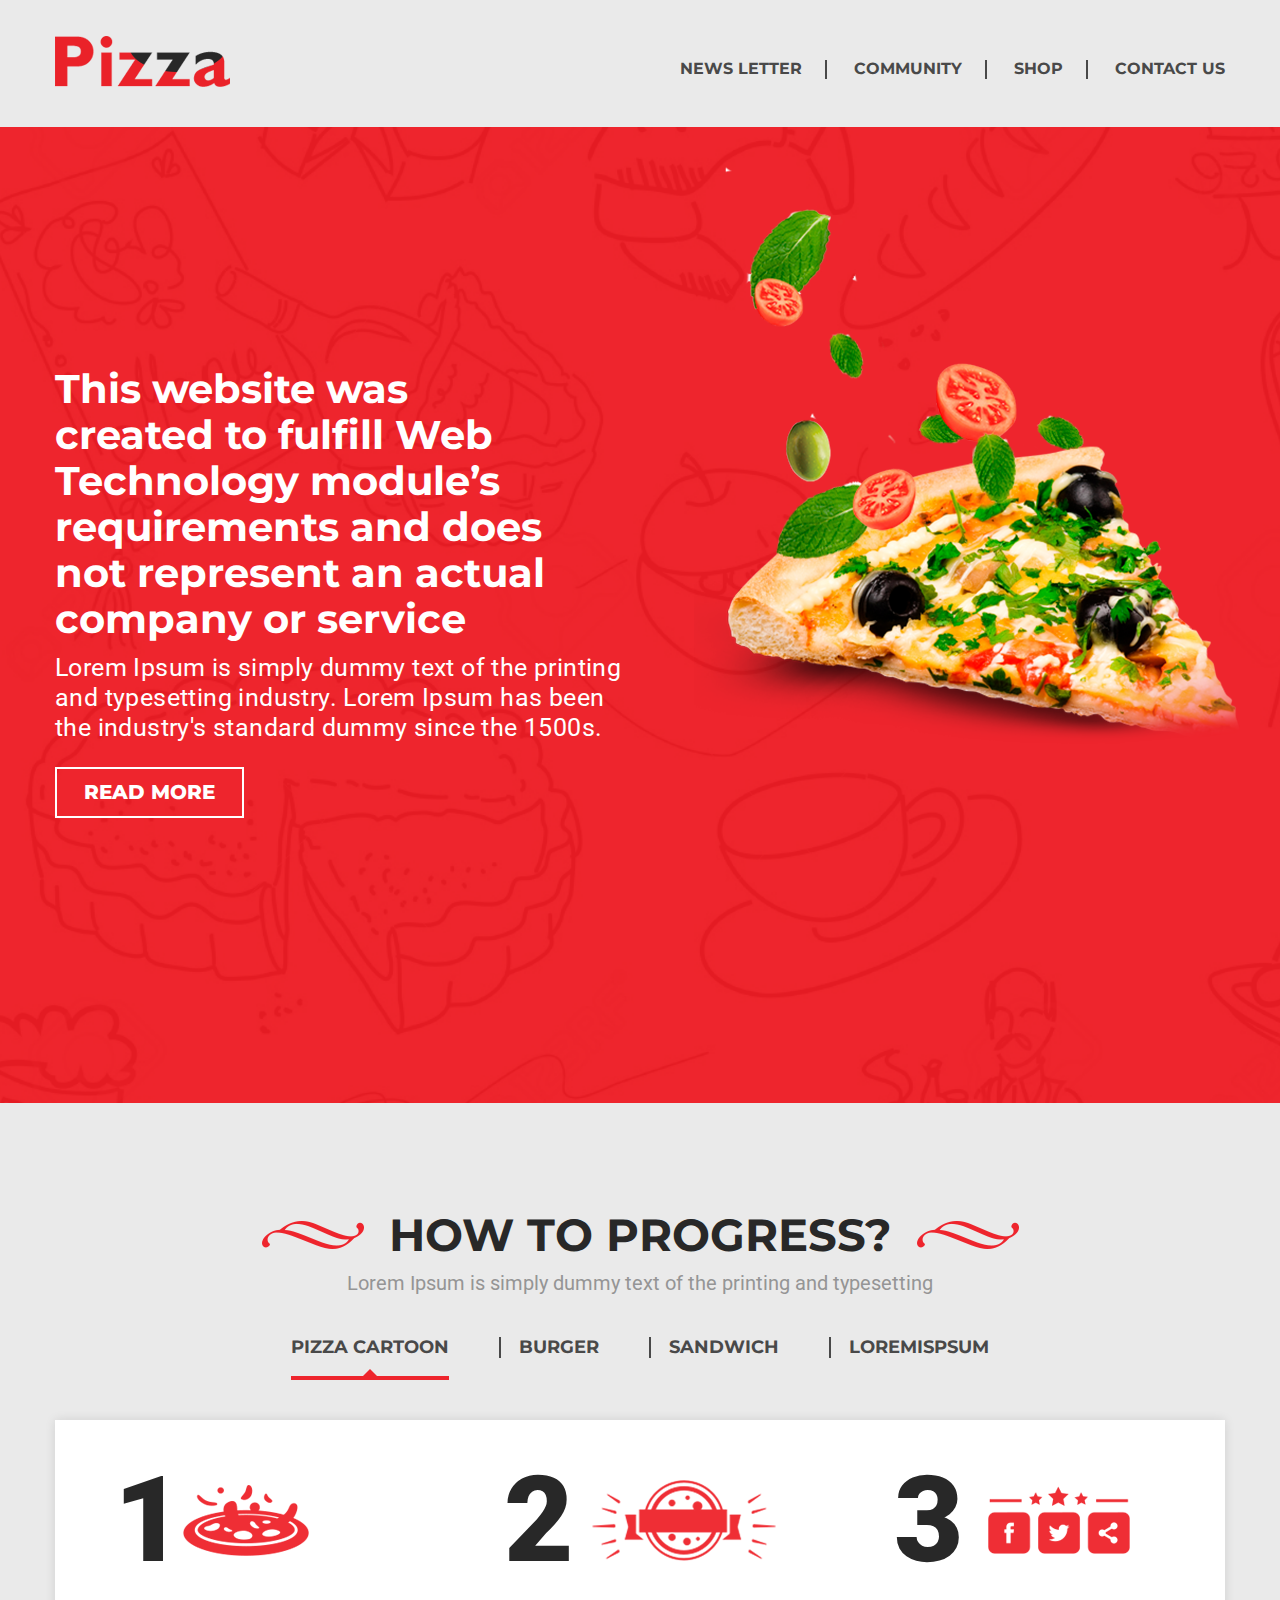
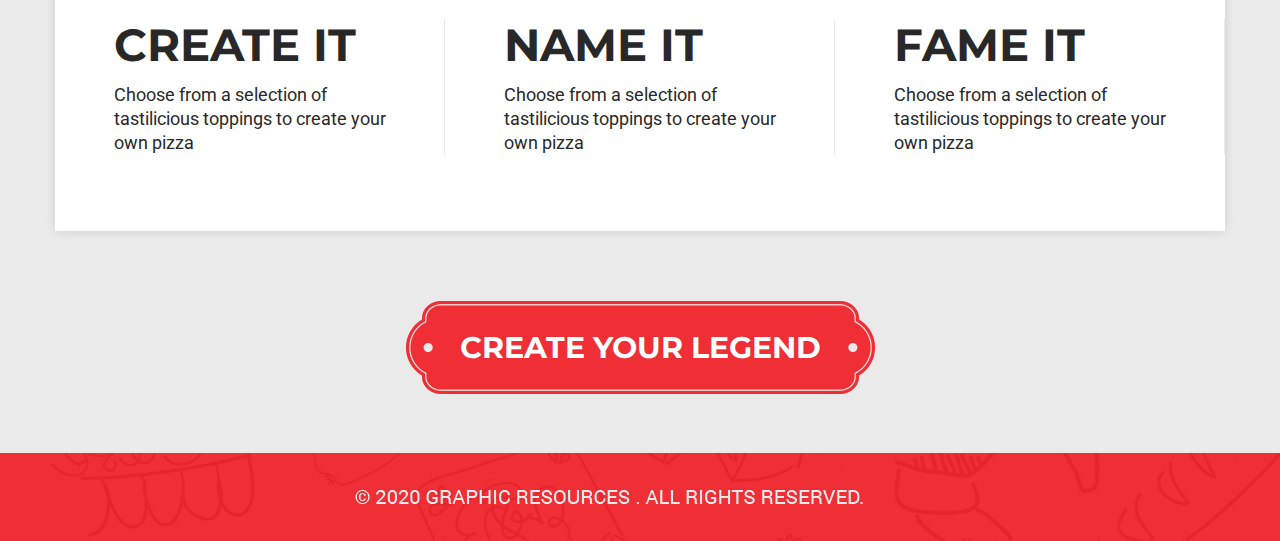
==== index.html @ 0c92e76c "home page" ====
<!DOCTYPE html>
<html lang="en">
<head>
	<meta charset="UTF-8">
	<title>Document</title>
	<link href="https://fonts.googleapis.com/css?family=Montserrat:400,700|Roboto:400,900&display=swap" rel="stylesheet">
	<link rel="stylesheet" href="css/normalize.css">
	<link rel="stylesheet" href="css/styles.css">
</head>
<body>
	<div class="header">
		<div class="wrapper">
			<div class="navigation">
				<img src="img/logo.png" alt="logo">
				<ul class="nav">
					<li><a href="">News letter</a></li>
					<li><a href="">Community</a></li>
					<li><a href="">Shop</a></li>
					<li><a href="">Contact US</a></li>
				</ul>
			</div>
		</div>
	</div>
	<div class="banner">
		<div class="wrapper">
			<h1 class="title">This website was created to fulfill Web Technology module’s requirements and does not
				represent an actual company or service</h1>
			<p class="description">Lorem Ipsum is simply dummy text of the printing and typesetting industry. Lorem Ipsum has been the industry's standard dummy since the 1500s. </p>
			<a class="btn" href="">read more</a>
			<img class="pizza" src="img/pizza-1-1.png" alt="pizza">
		</div>
	</div>
	<div class="page">
		<div class="wrapper">
			<div class="center">
				<h2 class="h2">HOW TO PROGRESS?</h2>
				<p>Lorem Ipsum is simply dummy text of the printing and typesetting </p>
			</div>
			<ul class="menu">
				<li><a class="active" href="">pizza cartoon</a></li>
				<li><a href="">Burger</a></li>
				<li><a href="">sandwich</a></li>
				<li><a href="">LOREMISPSUM</a></li>
			</ul>
			<div class="box">
				<div class="box-item">
					<p class="number number-one">1</p>
					<div class="box-text">
						<h3>CREATE IT</h3>
						<p>Choose from a selection of tastilicious toppings to create 
						your own pizza</p>
					</div>
				</div>
				<div class="box-item">
					<p class="number number-two">2</p>
					<div class="box-text">
						<h3>NAME IT</h3>
						<p>Choose from a selection of tastilicious toppings to create 
						your own pizza</p>
					</div>
				</div>
				<div class="box-item">
					<p class="number number-three">3</p>
					<div class="box-text">
						<h3>FAME IT</h3>
						<p>Choose from a selection of tastilicious toppings to create 
						your own pizza</p>
					</div>
				</div>
			</div>
			<p class="center">
				<a class="btn-start" href="">CREATE YOUR LEGEND</a>
			</p>
		</div>
	</div>
	<div class="footer">
		<div class="wrapper">
			
		</div>
	</div>
</body>
</html>
---- css/styles.css ----
body {
	background: #eaeaea;
	font-family: 'Montserrat', sans-serif;
}

.wrapper {
	margin: 0 auto;
	padding-right: 15px;
	padding-left: 15px;
	max-width: 1170px;
	position: relative;
}

.center {
	text-align: center;
}

.navigation {
	display: flex;
	align-items: center;
	justify-content: space-between;
	padding-top: 36px;
	padding-bottom: 40px;
}

.nav {
	display: flex;
	list-style-type: none;
	padding-left: 0;
	font-weight: 700;
	text-transform: uppercase;
	margin-bottom: 0;
}

.nav>li {
	padding-left: 29px;
	margin-left: 23px;
	position: relative;
}

.nav>li:first-child {
	padding-left: 0;
	margin-left: 0;
}

.nav>li::before {
	position: absolute;
	display: block;
	content: '';
	width: 2px;
	height: 100%;
	background-color: #494949;
	left: 0;
}

.nav>li:first-child::before {
	display: none;
}

.nav>li:first-child {
	padding-left: 0;
	margin-left: 0;
}

.nav>li>a {
	text-decoration: none;
	color: #494949;
}

.banner {
	background: url(../img/rectangle-1.png);
	background-repeat: no-repeat;
	-webkit-background-size: cover;
	background-size: cover;
	background-position: center center;
	color: #fff;
	padding-top: 212px;
	padding-bottom: 285px;
}

.pizza {
	position: absolute;
	right: 0px;
	top: -200px;
}

.title {
	max-width: 500px;
	font-size: 40px;
	margin-bottom: 11px;
}

.description {
	font-size: 25px;
	line-height: 30px;
	max-width: 570px;
	font-family: 'Roboto', sans-serif;
	margin-bottom: 24px;
	margin-top: 0;
	letter-spacing: 0.4px;
}

.btn {
	display: block;
	color: #fff;
	text-decoration: none;
	font-size: 20px;
	font-weight: 800;
	text-transform: uppercase;
	border: 2px solid #fff;
	padding: 12px 0px;
	max-width: 185px;
	text-align: center;
	margin-top: 20px;
}

.h2 {
	font-size: 45px;
	color: #282828;
	text-transform: uppercase;
	font-weight: 700;
	text-align: center;
	position: relative;
	display: inline-block;
	padding-right: 127px;
	padding-left: 127px;
	margin-bottom: 11px;
}

.h2::before, .h2::after {
	content: '';
	background: url('../img/shape-2.png');
	position: absolute;
	display: block;
	width: 102px;
	height: 28px;
	top: calc(50% - 14px);
}

.h2::before {
	left: 0;
}

.h2::after {
	right: 0;
}

.h2 + p {
	font-family: 'Roboto', sans-serif;
	font-size: 20px;
	color: #959595;
	margin: 0;
}

.menu {
	display: flex;
	justify-content: center;
	list-style-type: none;
	padding-left: 0;
	margin-top: 42px;
	margin-bottom: 62px;
}

.menu>li {
	margin-left: 15px;
	margin-right: 15px;
	position: relative;
	padding-left: 20px;
	padding-right: 20px;
}

.menu>li::before {
	position: absolute;
	display: block;
	content: '';
	width: 2px;
	height: 100%;
	background-color: #494949;
	left: 0;
}

.menu>li:first-child::before{
	display: none;
}

.menu>li>a {
	text-decoration: none;
	color: #494949;
	font-size: 18px;
	font-weight: 700;
	text-transform: uppercase;
	padding-bottom: 18px;
}

.menu>li>a.active {
	border-bottom: 4px solid #ee252d;
	position: relative;
}

.menu>li>a.active::before {
	content: '';
	position: absolute;
	left: 0;
	right: 0;
	bottom: 0;
	margin: 0 auto;
	display: block;
	width: 0;
	height: 0;
	border: 7px solid transparent;
	border-bottom: 7px solid  #ee252d;
}

.box {
	background-color: #fff;
	box-shadow: 0 0 10px 0 rgba(0, 0, 0, 0.11);
	display: flex;
	justify-content: space-between;
	margin-bottom: 100px;
}

.box-item {
	padding: 31px 0 58px 59px;
	box-sizing: content-box;
}

.number {
	font-family: 'Roboto', sans-serif;
	font-size: 120px;
	font-weight: 900;
	position: relative;
	margin-bottom: 0;
	margin-top: 0px;
	color: #282828;
}

.number::after{
	content: '';
	display: block;
	position: absolute;
}

.number-one::after {
	background: url(../img/layer-1.png);
	width: 126px;
	height: 71px;
	left: 69px;
	top: calc(50% - 35px);
}

.number-two::after {
	background: url(../img/layer-3.png);
	width: 184px;
	height: 81px;
	left: 88px;
	top: calc(50% - 40px);
}

.number-three::after {
	background: url(../img/layer-4.png);
	width: 142px;
	height: 68px;
	left: 94px;
	top: calc(50% - 34px);
}

.box-text {
	border-right: 1px solid #eaeaea;
	padding-right: 55px;
}

.box-item::last-child .box-text {
	border-right: none;
}

.box-text h3 {
	font-size: 45px;
	color: #282828;
	margin-bottom: 13px;
	margin-top: 30px;
}

.box-text p {
	font-family: 'Roboto', sans-serif;
	font-size: 18px;
	color: #282828;
	line-height: 24px;
	margin-top: 0;
}

.btn-start {
	color: #fff;
	text-transform: uppercase;
	font-size: 30px;
	font-weight: 700;
	background: url(../img/vector-smart-object.png);
	background-position: center center;
	text-decoration: none;
	padding: 29px 58px;
	background-repeat: no-repeat;
}

.page {
	padding-top: 69px;
	padding-bottom: 71px;
}

.footer {
	background-image: url('../img/footer.png');
	background-position: center center;
	background-repeat: no-repeat;
	padding: 44px 0;
	color: #fff;
	text-transform: uppercase;
	font-size: 20px;
	font-family: 'Roboto', sans-serif;
	text-align: center;
}
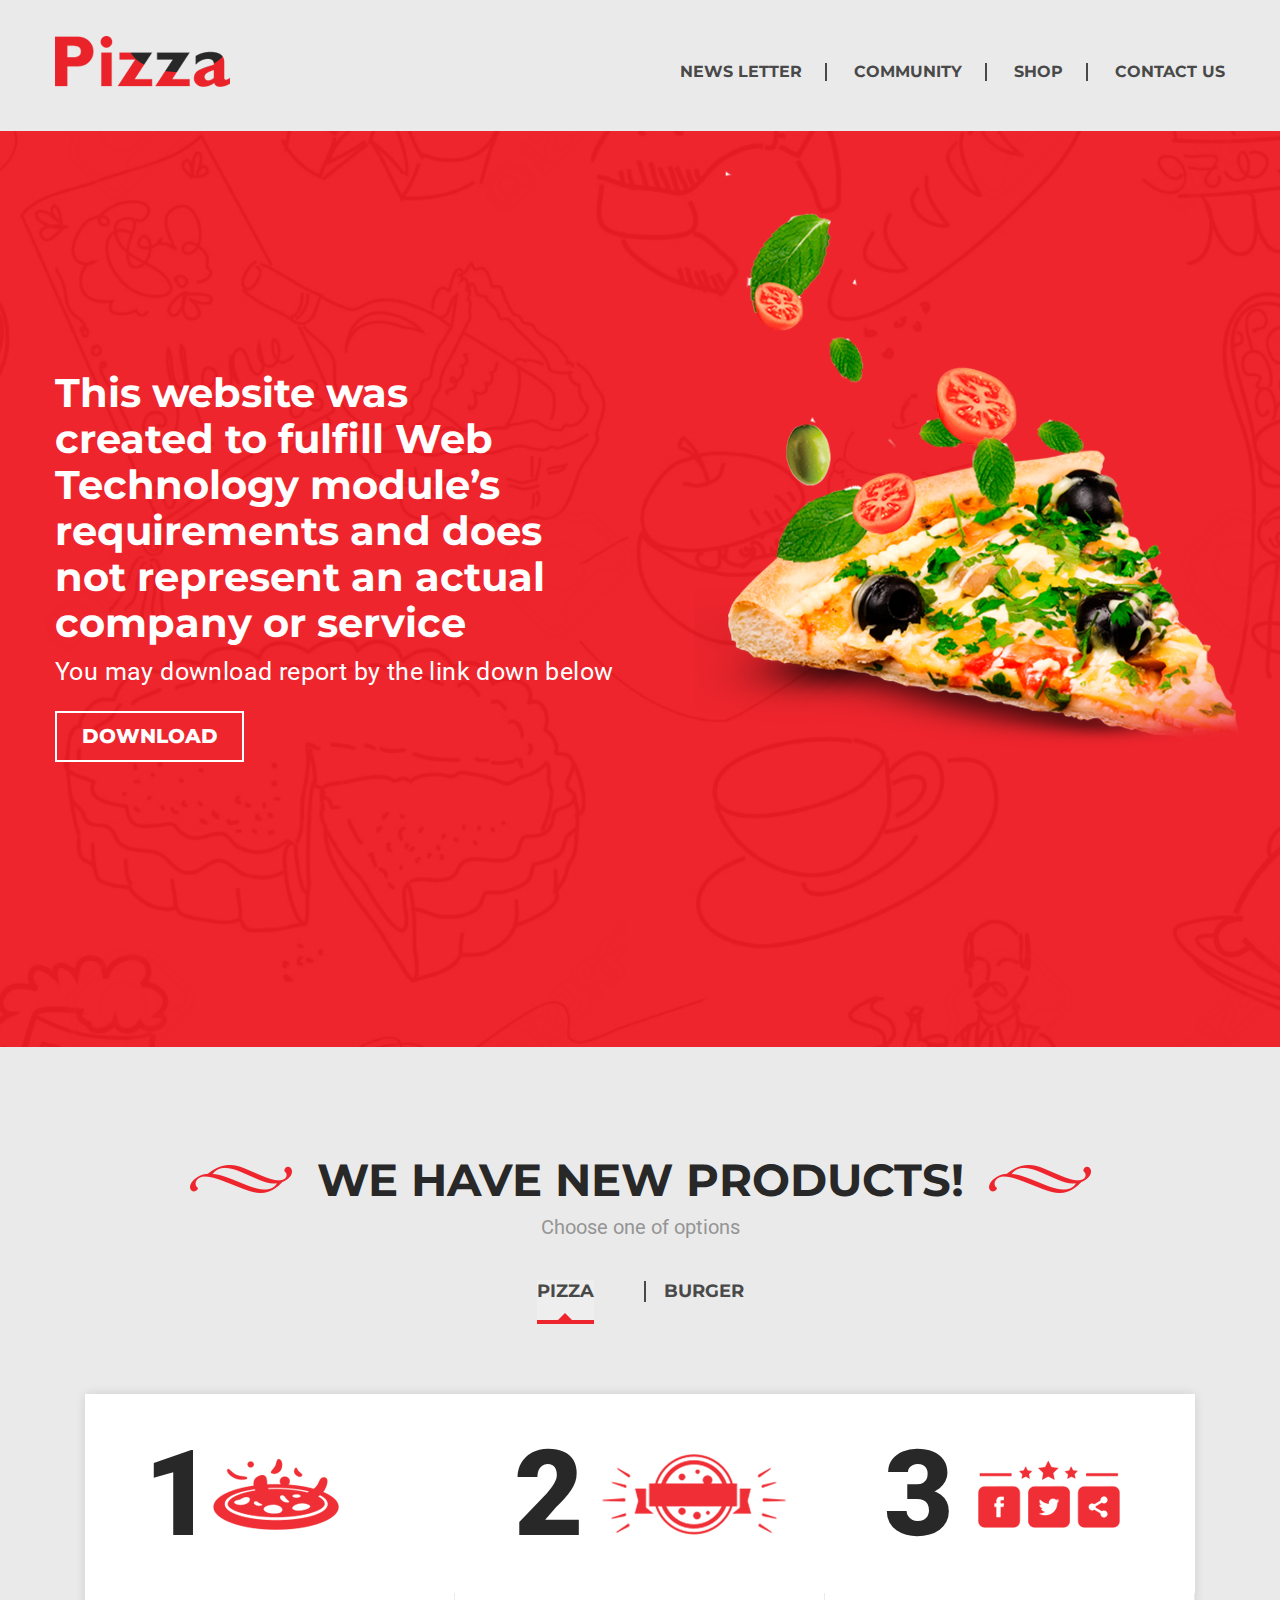
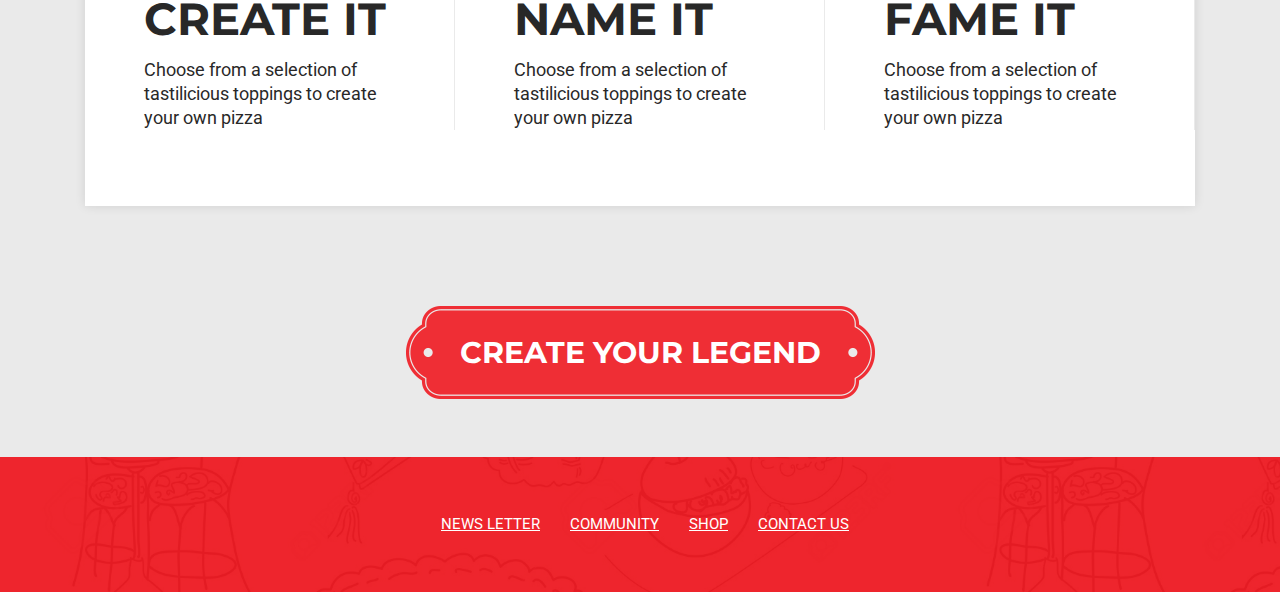
==== commit b505486e: "final works" ====
--- a/index.html
+++ b/index.html
@@ -2,7 +2,8 @@
 <html lang="en">
 <head>
 	<meta charset="UTF-8">
-	<title>Document</title>
+	<meta name="viewport" content="width=device-width, initial-scale=1.0">
+	<title>Main Page</title>
 	<link href="https://fonts.googleapis.com/css?family=Montserrat:400,700|Roboto:400,900&display=swap" rel="stylesheet">
 	<link rel="stylesheet" href="css/normalize.css">
 	<link rel="stylesheet" href="css/styles.css">
@@ -11,12 +12,12 @@
 	<div class="header">
 		<div class="wrapper">
 			<div class="navigation">
-				<img src="img/logo.png" alt="logo">
+				<a href="index.html"><img src="img/logo.png" alt="logo"></a>
 				<ul class="nav">
-					<li><a href="">News letter</a></li>
-					<li><a href="">Community</a></li>
-					<li><a href="">Shop</a></li>
-					<li><a href="">Contact US</a></li>
+					<li><a href="news.html">News letter</a></li>
+					<li><a href="community.html">Community</a></li>
+					<li><a href="shop.html">Shop</a></li>
+					<li><a href="contact.html">Contact US</a></li>
 				</ul>
 			</div>
 		</div>
@@ -25,58 +26,73 @@
 		<div class="wrapper">
 			<h1 class="title">This website was created to fulfill Web Technology module’s requirements and does not
 				represent an actual company or service</h1>
-			<p class="description">Lorem Ipsum is simply dummy text of the printing and typesetting industry. Lorem Ipsum has been the industry's standard dummy since the 1500s. </p>
-			<a class="btn" href="">read more</a>
+			<p class="description">You may download report by the link down below </p>
+			<a class="btn" href="">Download</a>
 			<img class="pizza" src="img/pizza-1-1.png" alt="pizza">
 		</div>
 	</div>
 	<div class="page">
 		<div class="wrapper">
 			<div class="center">
-				<h2 class="h2">HOW TO PROGRESS?</h2>
-				<p>Lorem Ipsum is simply dummy text of the printing and typesetting </p>
+				<h2 class="h2">WE HAVE NEW PRODUCTS!</h2>
+				<p>Choose one of options</p>
 			</div>
-			<ul class="menu">
-				<li><a class="active" href="">pizza cartoon</a></li>
-				<li><a href="">Burger</a></li>
-				<li><a href="">sandwich</a></li>
-				<li><a href="">LOREMISPSUM</a></li>
+			<ul class="nav-tabs menu">
+				<li><a href="#" data-tab="1" class="nav-tab active">pizza</a></li>
+				<li><a href="#" data-tab="2" class="nav-tab">Burger</a>
 			</ul>
-			<div class="box">
-				<div class="box-item">
-					<p class="number number-one">1</p>
-					<div class="box-text">
-						<h3>CREATE IT</h3>
-						<p>Choose from a selection of tastilicious toppings to create 
-						your own pizza</p>
+			<div class="tab-content">
+				<div data-tab-content="1" class="tab-pane active">
+					<div class="box1">
+						<div class="box-item">
+							<p class="number number-one">1</p>
+							<div class="box-text">
+								<h3>CREATE IT</h3>
+								<p>Choose from a selection of tastilicious toppings to create 
+								your own pizza</p>
+							</div>
+						</div>
+						<div class="box-item">
+							<p class="number number-two">2</p>
+							<div class="box-text">
+								<h3>NAME IT</h3>
+								<p>Choose from a selection of tastilicious toppings to create 
+								your own pizza</p>
+							</div>
+						</div>
+						<div class="box-item">
+							<p class="number number-three">3</p>
+							<div class="box-text">
+								<h3>FAME IT</h3>
+								<p>Choose from a selection of tastilicious toppings to create 
+								your own pizza</p>
+							</div>
+						</div>
 					</div>
 				</div>
-				<div class="box-item">
-					<p class="number number-two">2</p>
-					<div class="box-text">
-						<h3>NAME IT</h3>
-						<p>Choose from a selection of tastilicious toppings to create 
-						your own pizza</p>
+				<div data-tab-content="2" class="tab-pane">
+					<div class="box1 box2">
+						<h1>Orfer Burgers with 50% discount!</h1>
+						<a href="shop.html" class="btn1"><b>Order</b></a>
 					</div>
-				</div>
-				<div class="box-item">
-					<p class="number number-three">3</p>
-					<div class="box-text">
-						<h3>FAME IT</h3>
-						<p>Choose from a selection of tastilicious toppings to create 
-						your own pizza</p>
-					</div>
+					
 				</div>
 			</div>
 			<p class="center">
-				<a class="btn-start" href="">CREATE YOUR LEGEND</a>
+				<a class="btn-start" href="shop.html">CREATE YOUR LEGEND</a>
 			</p>
 		</div>
 	</div>
 	<div class="footer">
 		<div class="wrapper">
-			
+			<ul class="footer-nav">
+				<li><a href="news.html">News letter</a></li>
+				<li><a href="community.html">Community</a></li>
+				<li><a href="shop.html">Shop</a></li>
+				<li><a href="contact.html">Contact US</a></li>
+			</ul>
 		</div>
 	</div>
+	<script src="js/scripts.js"></script>
 </body>
 </html>--- a/css/styles.css
+++ b/css/styles.css
@@ -65,6 +65,11 @@
 .nav>li>a {
 	text-decoration: none;
 	color: #494949;
+	transition: 0.4s ease-in-out;
+}
+
+.nav>li>a:hover {
+	color: #ee252d;
 }
 
 .banner {
@@ -112,6 +117,12 @@
 	max-width: 185px;
 	text-align: center;
 	margin-top: 20px;
+	transition: 0.4s ease-in-out;
+}
+
+.btn:hover {
+	background-color: #fff;
+	color: #ee252d;
 }
 
 .h2 {
@@ -211,12 +222,31 @@
 	border-bottom: 7px solid  #ee252d;
 }
 
-.box {
+.nav-tabs{
+	display: flex;
+}
+
+.nav-tab.active{
+	background: #eeeeee;
+	cursor: default;               
+}
+.tab-content{
+	font-size: 20px;
+	margin-bottom: 100px;
+}
+.tab-pane{
+	display: none;
+	padding: 30px;
+}
+.tab-pane.active{
+	display: flex;
+}
+
+.box1 {
 	background-color: #fff;
 	box-shadow: 0 0 10px 0 rgba(0, 0, 0, 0.11);
 	display: flex;
 	justify-content: space-between;
-	margin-bottom: 100px;
 }
 
 .box-item {
@@ -288,6 +318,33 @@
 	margin-top: 0;
 }
 
+.box2 {
+	margin: 0 auto;
+	text-align: center;
+	align-items: center;
+	display: block;
+	padding: 100px;
+}
+
+.btn1 {
+	color: #ee252d;
+	text-decoration: none;
+	font-size: 20px;
+	font-weight: 800;
+	text-transform: uppercase;
+	border: 2px solid #ee252d;
+	padding: 12px 15px;
+	max-width: 185px;
+	text-align: center;
+	margin-top: 20px;
+	transition: 0.4s ease-in-out;
+}
+
+.btn1:hover {
+	background-color: #ee252d;
+	color: #fff;
+}
+
 .btn-start {
 	color: #fff;
 	text-transform: uppercase;
@@ -306,13 +363,175 @@
 }
 
 .footer {
-	background-image: url('../img/footer.png');
+	background-image: url('../img/rectangle-1.png');
+	background-size: cover;
 	background-position: center center;
 	background-repeat: no-repeat;
 	padding: 44px 0;
+	text-transform: uppercase;
+	font-size: 15px;
+	font-family: 'Roboto', sans-serif;
+}
+
+.footer-nav {
+	display: flex;
+	justify-content: center;
+}
+
+.footer-nav > li {
+	list-style: none;
+	padding-right: 30px;
+}
+
+.footer-nav > li > a {
 	color: #fff;
-	text-transform: uppercase;
-	font-size: 20px;
-	font-family: 'Roboto', sans-serif;
-	text-align: center;
+}
+
+@media (max-width: 1200px) {
+	.wrapper {
+		max-width: 800px;
+	}
+
+	.pizza {
+		display: none;
+	}
+
+	.banner {
+		padding-top: 76px;
+		padding-bottom: 100px;
+	}
+
+	.h2, .box-text h3 {
+		font-size: 35px;
+	}
+
+	.h2 + p {
+		font-size: 18px;
+	}
+
+	.menu>li {
+		padding-left: 15px;
+		padding-right: 15px;
+	}
+
+	.box1 {
+		flex-direction: column;
+	}
+
+	.box-item {
+		padding: 30px 55px 24px 55px;
+	}
+
+	.box-text {
+		border-right: none;
+		padding-right: 0;
+		padding-bottom: 30px;
+		border-bottom: 1px solid #eaeaea;
+	}
+
+	.box-item:last-child .box-text {
+		border-bottom: none;
+	}
+}
+
+
+@media (max-width: 800px) {
+
+	.navigation {
+		display: flex;
+		flex-direction: column;
+	}
+
+	.nav {
+		margin-top: 34px;
+	}
+
+	.h2::before, .h2::after {
+		display: none;
+	}
+
+	.btn-start {
+		font-size: 20px;
+		background-size: contain;
+	}
+
+	.footer {
+		padding: 13px 0;
+
+	}
+}
+
+@media (max-width: 500px) {
+	body {
+		font-size: 10px;
+	}
+	.navigation {
+		display: block;
+		font-size: 15px;
+	}
+	.nav {
+		margin-top: 34px;
+		display: block;
+	}
+
+	.nav>li::before {
+		display: none;
+	}
+
+	.nav>li {
+		padding: 0;
+		margin: 0;
+	}
+
+	.btn-start {
+		font-size: 13px;
+		background-size: contain;
+	}
+
+	.footer-nav {
+		display: block;
+	}
+
+	.title {
+		font-size: 25px;
+	}
+
+	.description {
+		font-size: 15px;
+	}
+
+	.box-item {
+		display: block;
+	}
+
+	.number {
+		font-size: 80px;
+	}
+
+	.number-one::after{
+		display: none;
+	}
+
+	.number-two::after {
+		display: none;
+	}
+
+	.number-three::after {
+		display: none;
+	}
+
+	.h2 {
+		font-size: 15px;
+		max-width: 200px;
+	}
+
+	.center {
+		text-align: center;
+		margin: 0 auto;
+	}
+
+	.box2 {
+		padding: 40px;
+		font-size: 10px;
+	}
 }